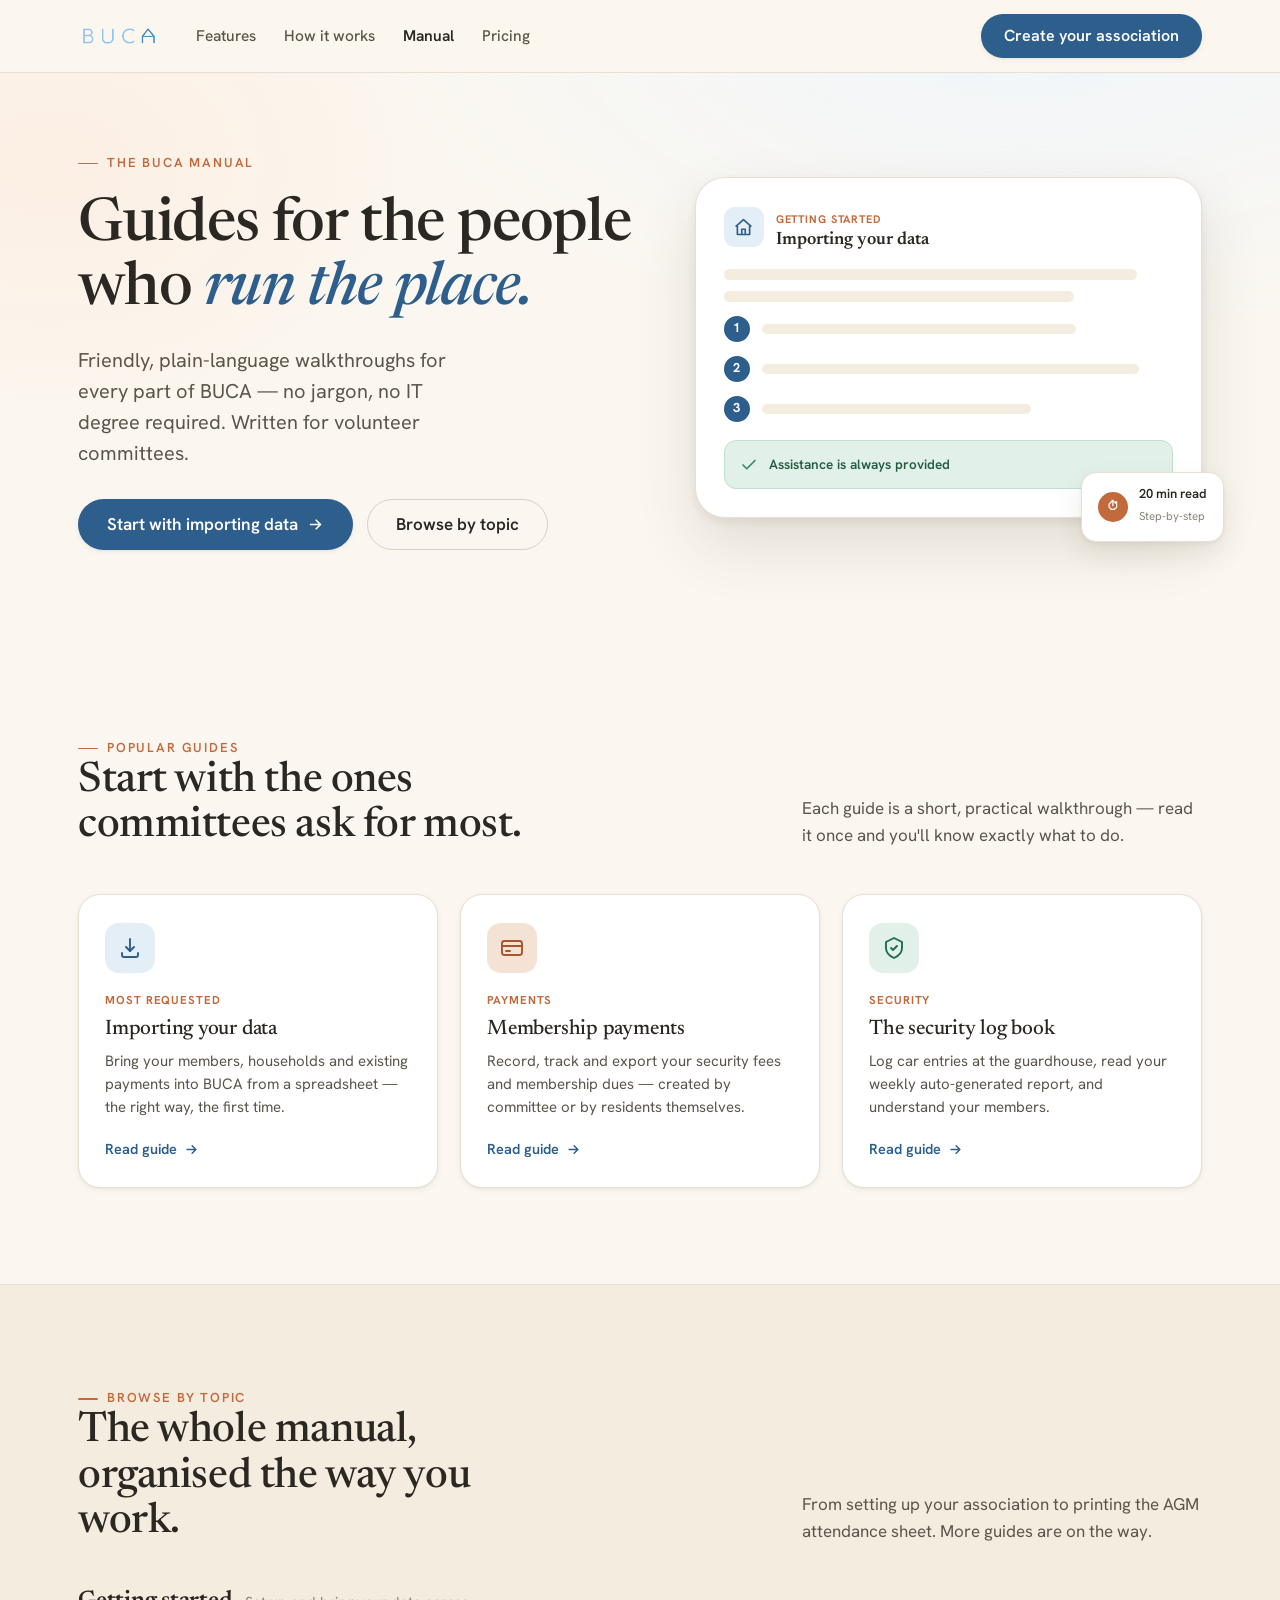
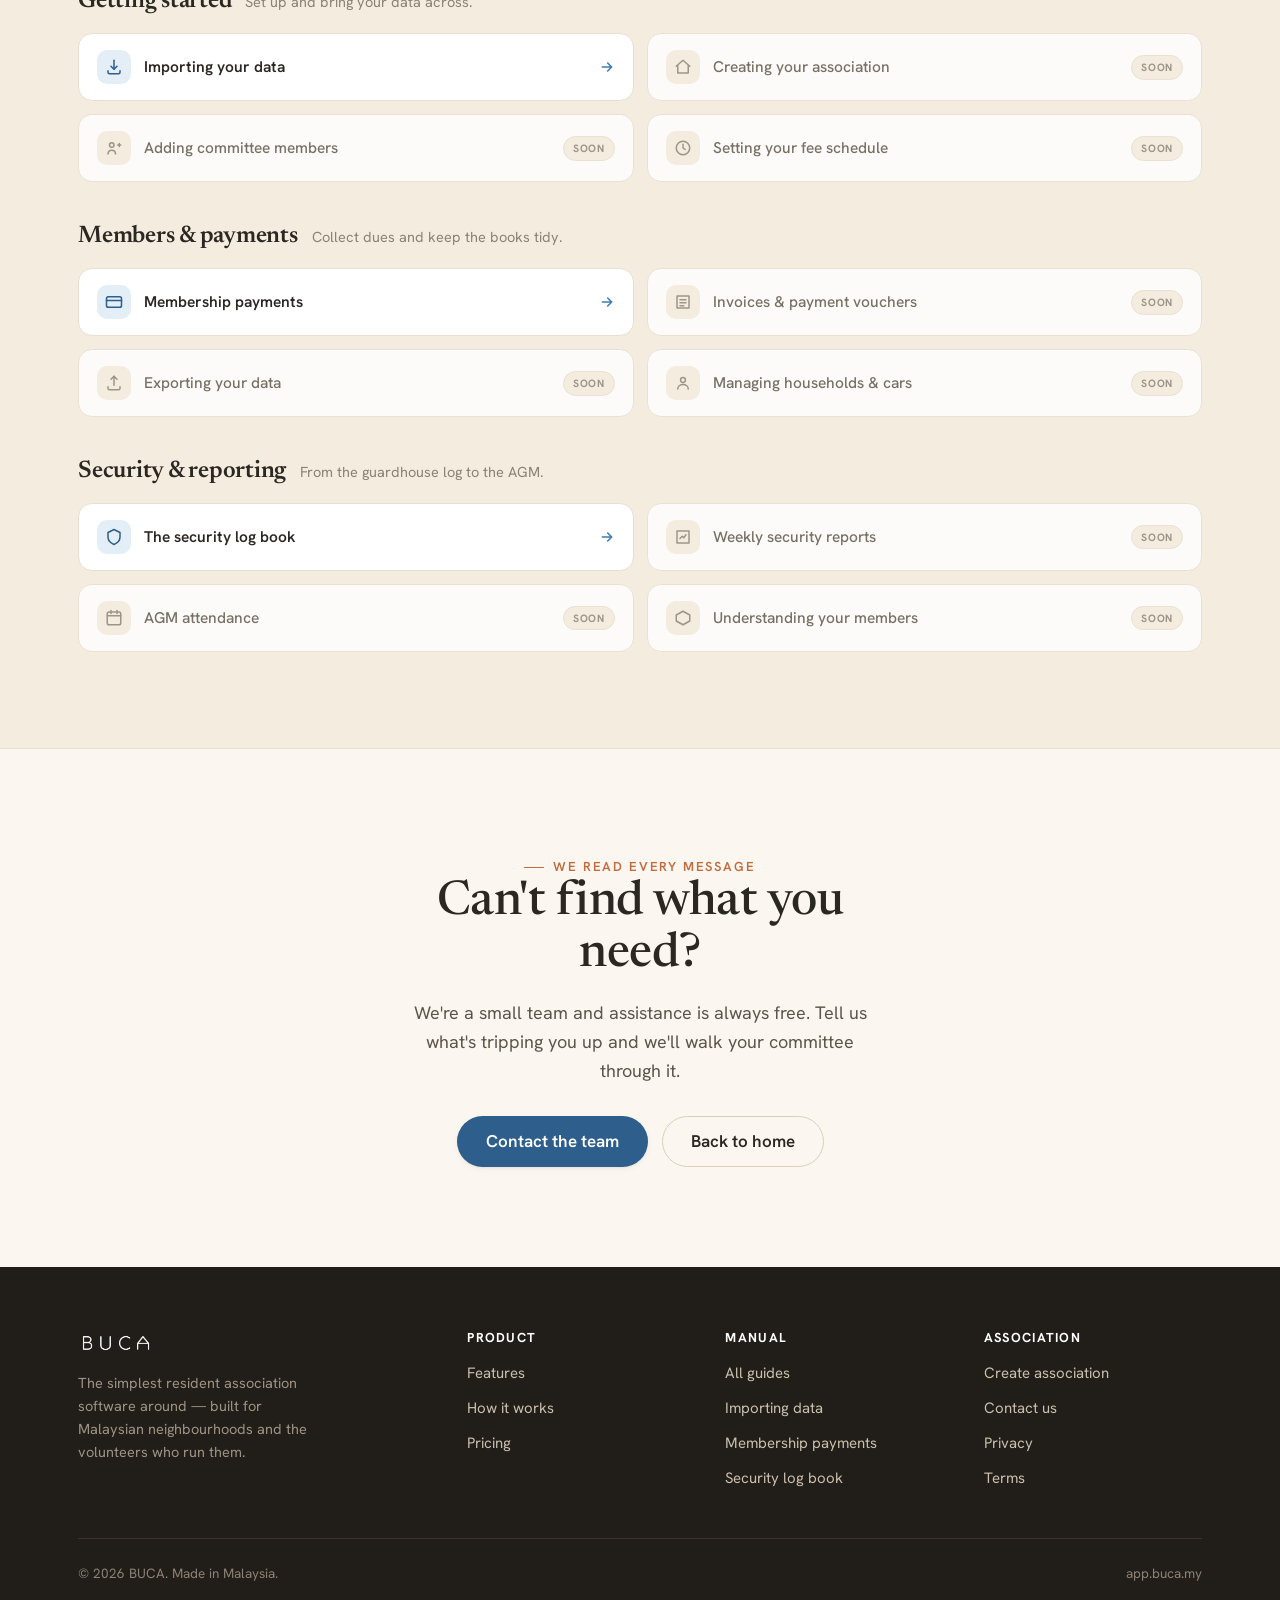
==== manual/index.html @ d9befbfa "Added gitignore and files" ====
<!DOCTYPE html>
<html lang="en">
<head>
<meta charset="UTF-8">
<meta name="viewport" content="width=device-width, initial-scale=1.0">
<meta name="color-scheme" content="light">
<title>BUCA Manual — guides for your committee</title>
<meta name="description" content="Plain-language, step-by-step guides for running your resident association on BUCA.">
<link rel="stylesheet" href="../assets/buca.css">
<script>document.documentElement.className += ' js-anim';</script>
<style>
/* ============ HERO (mirrors homepage hero) ============ */
.hero{
  position:relative;overflow:hidden;padding:72px 0 84px;
  background:
    radial-gradient(1100px 540px at 80% -10%, var(--brand-tint) 0%, rgba(241,246,251,0) 60%),
    radial-gradient(720px 500px at 4% 16%, #FCEFE4 0%, rgba(252,239,228,0) 58%);
}
.hero .wrap{position:relative;z-index:1;display:grid;grid-template-columns:1.05fr .95fr;gap:56px;align-items:center;}
.hero h1{font-size:clamp(36px,4.8vw,60px);letter-spacing:-.02em;margin:20px 0 0;}
.hero h1 .accent{font-style:italic;color:var(--brand-deep);}
.hero .lede{font-size:20px;color:var(--ink-soft);margin-top:22px;max-width:36ch;line-height:1.55;}
.hero-cta{display:flex;gap:14px;margin-top:30px;flex-wrap:wrap;}

/* hero visual — an open guide */
.gviz{position:relative;}
.gviz-card{background:var(--card);border:1px solid var(--line);border-radius:var(--r-xl);box-shadow:var(--sh-lg);padding:26px 28px 28px;position:relative;z-index:2;}
.gviz-top{display:flex;align-items:center;gap:12px;margin-bottom:18px;}
.gviz-roof{width:40px;height:40px;border-radius:11px;background:var(--brand-soft);display:grid;place-items:center;color:var(--brand-deep);flex:none;}
.gviz-top .k{font-size:11px;font-weight:700;letter-spacing:.08em;text-transform:uppercase;color:var(--clay);}
.gviz-top b{font-family:var(--serif);font-weight:600;font-size:18px;display:block;line-height:1.1;}
.gviz-title{font-family:var(--serif);font-size:26px;font-weight:600;line-height:1.1;margin-bottom:14px;}
.gviz-line{height:11px;border-radius:6px;background:var(--paper-2);margin:11px 0;}
.gviz-step{display:flex;align-items:center;gap:12px;margin:14px 0;}
.gviz-step .n{width:26px;height:26px;border-radius:50%;background:var(--brand-deep);color:#fff;font-size:13px;font-weight:700;display:grid;place-items:center;flex:none;}
.gviz-step .b{height:10px;border-radius:5px;background:var(--paper-2);flex:1;}
.gviz-callout{margin-top:18px;display:flex;gap:11px;align-items:center;background:var(--green-soft);border:1px solid #bfe0cf;border-radius:12px;padding:13px 15px;}
.gviz-callout svg{color:#2e8b63;flex:none;}
.gviz-callout span{font-size:13.5px;font-weight:600;color:#205c42;}
.gviz-float{position:absolute;right:-22px;bottom:-24px;z-index:3;white-space:nowrap;background:var(--card);border:1px solid var(--line);border-radius:15px;box-shadow:var(--sh-md);padding:13px 16px;display:flex;align-items:center;gap:11px;}
.gviz-float .av{width:30px;height:30px;border-radius:50%;background:var(--clay);color:#fff;font-weight:700;font-size:12px;display:grid;place-items:center;}
.gviz-float b{font-size:13px;font-weight:600;display:block;line-height:1.2;}
.gviz-float span{font-size:11.5px;color:var(--ink-faint);}

/* section heads */
.sec-head{display:flex;justify-content:space-between;align-items:flex-end;gap:30px;margin-bottom:44px;flex-wrap:wrap;}
.sec-head h2{font-size:clamp(28px,3.4vw,42px);max-width:18ch;}
.sec-head p{color:var(--ink-soft);max-width:40ch;font-size:17px;}

/* featured guides */
.feat-guides{display:grid;grid-template-columns:repeat(3,1fr);gap:22px;}
.gcard{display:flex;flex-direction:column;background:var(--card);border:1px solid var(--line);border-radius:var(--r-lg);padding:28px 26px 26px;box-shadow:var(--sh-sm);transition:transform .2s ease, box-shadow .2s ease, border-color .2s ease;}
.gcard:hover{transform:translateY(-4px);box-shadow:var(--sh-md);border-color:var(--line-strong);}
.gcard .ic{width:50px;height:50px;border-radius:14px;display:grid;place-items:center;margin-bottom:18px;background:var(--brand-soft);color:var(--brand-deep);}
.gcard:nth-child(2) .ic{background:var(--clay-soft);color:var(--clay-deep);}
.gcard:nth-child(3) .ic{background:var(--green-soft);color:#1d6e4c;}
.gcard .k{font-size:11.5px;font-weight:700;letter-spacing:.08em;text-transform:uppercase;color:var(--clay);}
.gcard h3{font-size:21px;margin:10px 0 8px;}
.gcard p{font-size:15px;color:var(--ink-soft);line-height:1.55;flex:1;}
.gcard .go{margin-top:18px;display:inline-flex;align-items:center;gap:7px;font-weight:600;font-size:14.5px;color:var(--brand-deep);}
.gcard:hover .go{gap:11px;}

/* browse by topic (sand band) */
.topics-band{background:var(--paper-2);border-top:1px solid var(--line);border-bottom:1px solid var(--line);}
.cat{margin-top:42px;}
.cat:first-of-type{margin-top:0;}
.cat .ch{display:flex;align-items:baseline;gap:14px;margin-bottom:18px;}
.cat h3{font-family:var(--serif);font-size:24px;font-weight:600;}
.cat .csub{font-size:14.5px;color:var(--ink-faint);}
.topics{display:grid;grid-template-columns:repeat(2,1fr);gap:13px;}
.topic{display:flex;align-items:center;gap:13px;background:var(--card);border:1px solid var(--line);border-radius:14px;padding:16px 18px;transition:transform .15s ease, box-shadow .15s ease, border-color .15s ease;}
a.topic:hover{transform:translateX(4px);box-shadow:var(--sh-sm);border-color:var(--line-strong);}
.topic .ti{width:34px;height:34px;border-radius:10px;background:var(--brand-soft);color:var(--brand-deep);display:grid;place-items:center;flex:none;}
.topic.soon .ti{background:var(--paper-2);color:var(--ink-faint);}
.topic .tt{flex:1;font-weight:600;font-size:15.5px;color:var(--ink);}
.topic.soon{opacity:.82;}
.topic.soon .tt{color:var(--ink-soft);font-weight:500;}
.topic .arr{color:var(--brand);flex:none;}
.soon-pill{font-size:10.5px;font-weight:700;letter-spacing:.06em;text-transform:uppercase;color:var(--ink-faint);background:var(--paper-2);border:1px solid var(--line);padding:3px 9px;border-radius:999px;}

/* CTA band */
.cta{text-align:center;padding:100px 0;background:var(--paper);}
.cta h2{font-size:clamp(30px,3.8vw,48px);max-width:18ch;margin:0 auto;}
.cta p{color:var(--ink-soft);font-size:18px;margin:18px auto 0;max-width:46ch;}
.cta .hero-cta{justify-content:center;margin-top:30px;}

@media (max-width:900px){
  .hero .wrap{grid-template-columns:1fr;gap:54px;}
  .feat-guides{grid-template-columns:1fr;}
  .topics{grid-template-columns:1fr;}
}
</style>
</head>
<body>

<!-- ============ HEADER ============ -->
<header class="site-head">
  <div class="wrap">
    <!-- LOGO: replace ../assets/buca-logo.png with your own logo file -->
    <a class="brand-link" href="../index.html" aria-label="BUCA home"><img src="../assets/buca-logo.png" alt="BUCA"></a>
    <nav class="nav">
      <a href="../index.html#features">Features</a>
      <a href="../index.html#how">How it works</a>
      <a href="index.html" style="color:var(--ink);font-weight:600;">Manual</a>
      <a href="../index.html#free">Pricing</a>
    </nav>
    <div class="head-cta">
      <a class="btn btn-primary" href="#">Create your association</a>
    </div>
  </div>
</header>

<!-- ============ HERO ============ -->
<section class="hero">
  <div class="wrap">
    <div>
      <span class="eyebrow">The BUCA manual</span>
      <h1>Guides for the people who <span class="accent">run the place.</span></h1>
      <p class="lede">Friendly, plain-language walkthroughs for every part of BUCA — no jargon, no IT degree required. Written for volunteer committees.</p>
      <div class="hero-cta">
        <a class="btn btn-primary btn-lg" href="importing-data.html">Start with importing data <svg class="arr" width="17" height="17" viewBox="0 0 24 24" fill="none" stroke="currentColor" stroke-width="2.4" stroke-linecap="round" stroke-linejoin="round"><path d="M5 12h14M13 6l6 6-6 6"/></svg></a>
        <a class="btn btn-ghost btn-lg" href="#topics">Browse by topic</a>
      </div>
    </div>

    <!-- hero visual: an open guide -->
    <div class="gviz reveal">
      <div class="gviz-card">
        <div class="gviz-top">
          <div class="gviz-roof"><svg width="21" height="21" viewBox="0 0 24 24" fill="none" stroke="currentColor" stroke-width="1.9" stroke-linejoin="round"><path d="M3 11 12 3l9 8"/><path d="M5 10v10h14V10"/><path d="M10 20v-6h4v6"/></svg></div>
          <div><span class="k">Getting started</span><b>Importing your data</b></div>
        </div>
        <div class="gviz-line" style="width:92%"></div>
        <div class="gviz-line" style="width:78%"></div>
        <div class="gviz-step"><span class="n">1</span><span class="b" style="max-width:70%"></span></div>
        <div class="gviz-step"><span class="n">2</span><span class="b" style="max-width:84%"></span></div>
        <div class="gviz-step"><span class="n">3</span><span class="b" style="max-width:60%"></span></div>
        <div class="gviz-callout">
          <svg width="18" height="18" viewBox="0 0 24 24" fill="none" stroke="currentColor" stroke-width="2.2" stroke-linecap="round" stroke-linejoin="round"><path d="M20 6 9 17l-5-5"/></svg>
          <span>Assistance is always provided</span>
        </div>
      </div>
      <div class="gviz-float">
        <div class="av">⏱</div>
        <div><b>20 min read</b><span>Step-by-step</span></div>
      </div>
    </div>
  </div>
</section>

<!-- ============ POPULAR GUIDES ============ -->
<section class="section">
  <div class="wrap">
    <div class="sec-head reveal">
      <div>
        <span class="eyebrow">Popular guides</span>
        <h2>Start with the ones committees ask for most.</h2>
      </div>
      <p>Each guide is a short, practical walkthrough — read it once and you'll know exactly what to do.</p>
    </div>
    <div class="feat-guides">
      <a class="gcard reveal" href="importing-data.html">
        <div class="ic"><svg width="24" height="24" viewBox="0 0 24 24" fill="none" stroke="currentColor" stroke-width="1.9" stroke-linecap="round" stroke-linejoin="round"><path d="M12 3v12"/><path d="m8 11 4 4 4-4"/><path d="M4 17v2a2 2 0 0 0 2 2h12a2 2 0 0 0 2-2v-2"/></svg></div>
        <div class="k">Most requested</div>
        <h3>Importing your data</h3>
        <p>Bring your members, households and existing payments into BUCA from a spreadsheet — the right way, the first time.</p>
        <span class="go">Read guide <svg width="15" height="15" viewBox="0 0 24 24" fill="none" stroke="currentColor" stroke-width="2.4" stroke-linecap="round" stroke-linejoin="round"><path d="M5 12h14M13 6l6 6-6 6"/></svg></span>
      </a>
      <a class="gcard reveal" href="membership-payments.html">
        <div class="ic"><svg width="24" height="24" viewBox="0 0 24 24" fill="none" stroke="currentColor" stroke-width="1.9" stroke-linecap="round" stroke-linejoin="round"><rect x="2" y="5" width="20" height="14" rx="2.5"/><path d="M2 10h20"/><path d="M6 15h4"/></svg></div>
        <div class="k">Payments</div>
        <h3>Membership payments</h3>
        <p>Record, track and export your security fees and membership dues — created by committee or by residents themselves.</p>
        <span class="go">Read guide <svg width="15" height="15" viewBox="0 0 24 24" fill="none" stroke="currentColor" stroke-width="2.4" stroke-linecap="round" stroke-linejoin="round"><path d="M5 12h14M13 6l6 6-6 6"/></svg></span>
      </a>
      <a class="gcard reveal" href="security-log-book.html">
        <div class="ic"><svg width="24" height="24" viewBox="0 0 24 24" fill="none" stroke="currentColor" stroke-width="1.9" stroke-linecap="round" stroke-linejoin="round"><path d="M12 2 4 6v6c0 5 3.5 8 8 10 4.5-2 8-5 8-10V6z"/><path d="m9 12 2 2 4-4"/></svg></div>
        <div class="k">Security</div>
        <h3>The security log book</h3>
        <p>Log car entries at the guardhouse, read your weekly auto-generated report, and understand your members.</p>
        <span class="go">Read guide <svg width="15" height="15" viewBox="0 0 24 24" fill="none" stroke="currentColor" stroke-width="2.4" stroke-linecap="round" stroke-linejoin="round"><path d="M5 12h14M13 6l6 6-6 6"/></svg></span>
      </a>
    </div>
  </div>
</section>

<!-- ============ BROWSE BY TOPIC (sand band) ============ -->
<section class="section topics-band" id="topics">
  <div class="wrap">
    <div class="sec-head reveal">
      <div>
        <span class="eyebrow">Browse by topic</span>
        <h2>The whole manual, organised the way you work.</h2>
      </div>
      <p>From setting up your association to printing the AGM attendance sheet. More guides are on the way.</p>
    </div>

    <div class="cat reveal">
      <div class="ch"><h3>Getting started</h3><span class="csub">Set up and bring your data across.</span></div>
      <div class="topics">
        <a class="topic" href="importing-data.html"><span class="ti"><svg width="18" height="18" viewBox="0 0 24 24" fill="none" stroke="currentColor" stroke-width="2" stroke-linecap="round" stroke-linejoin="round"><path d="M12 3v12"/><path d="m8 11 4 4 4-4"/><path d="M4 17v2a2 2 0 0 0 2 2h12a2 2 0 0 0 2-2v-2"/></svg></span><span class="tt">Importing your data</span><svg class="arr" width="16" height="16" viewBox="0 0 24 24" fill="none" stroke="currentColor" stroke-width="2.4" stroke-linecap="round" stroke-linejoin="round"><path d="M5 12h14M13 6l6 6-6 6"/></svg></a>
        <div class="topic soon"><span class="ti"><svg width="18" height="18" viewBox="0 0 24 24" fill="none" stroke="currentColor" stroke-width="2" stroke-linecap="round" stroke-linejoin="round"><path d="M3 11 12 3l9 8"/><path d="M5 10v10h14V10"/></svg></span><span class="tt">Creating your association</span><span class="soon-pill">Soon</span></div>
        <div class="topic soon"><span class="ti"><svg width="18" height="18" viewBox="0 0 24 24" fill="none" stroke="currentColor" stroke-width="2" stroke-linecap="round" stroke-linejoin="round"><circle cx="9" cy="8" r="3"/><path d="M4 20c0-3 2.2-5 5-5s5 2 5 5"/><path d="M17 8h4M19 6v4"/></svg></span><span class="tt">Adding committee members</span><span class="soon-pill">Soon</span></div>
        <div class="topic soon"><span class="ti"><svg width="18" height="18" viewBox="0 0 24 24" fill="none" stroke="currentColor" stroke-width="2" stroke-linecap="round" stroke-linejoin="round"><circle cx="12" cy="12" r="9"/><path d="M12 7v5l3 2"/></svg></span><span class="tt">Setting your fee schedule</span><span class="soon-pill">Soon</span></div>
      </div>
    </div>

    <div class="cat reveal">
      <div class="ch"><h3>Members &amp; payments</h3><span class="csub">Collect dues and keep the books tidy.</span></div>
      <div class="topics">
        <a class="topic" href="membership-payments.html"><span class="ti"><svg width="18" height="18" viewBox="0 0 24 24" fill="none" stroke="currentColor" stroke-width="2" stroke-linecap="round" stroke-linejoin="round"><rect x="2" y="5" width="20" height="14" rx="2.5"/><path d="M2 10h20"/></svg></span><span class="tt">Membership payments</span><svg class="arr" width="16" height="16" viewBox="0 0 24 24" fill="none" stroke="currentColor" stroke-width="2.4" stroke-linecap="round" stroke-linejoin="round"><path d="M5 12h14M13 6l6 6-6 6"/></svg></a>
        <div class="topic soon"><span class="ti"><svg width="18" height="18" viewBox="0 0 24 24" fill="none" stroke="currentColor" stroke-width="2" stroke-linecap="round" stroke-linejoin="round"><path d="M4 4h16v16H4z"/><path d="M8 9h8M8 13h8M8 17h5"/></svg></span><span class="tt">Invoices &amp; payment vouchers</span><span class="soon-pill">Soon</span></div>
        <div class="topic soon"><span class="ti"><svg width="18" height="18" viewBox="0 0 24 24" fill="none" stroke="currentColor" stroke-width="2" stroke-linecap="round" stroke-linejoin="round"><path d="M12 3v12"/><path d="m8 7 4-4 4 4"/><path d="M4 17v2a2 2 0 0 0 2 2h12a2 2 0 0 0 2-2v-2"/></svg></span><span class="tt">Exporting your data</span><span class="soon-pill">Soon</span></div>
        <div class="topic soon"><span class="ti"><svg width="18" height="18" viewBox="0 0 24 24" fill="none" stroke="currentColor" stroke-width="2" stroke-linecap="round" stroke-linejoin="round"><circle cx="12" cy="8" r="3.2"/><path d="M5 20c0-3.5 3.1-6 7-6s7 2.5 7 6"/></svg></span><span class="tt">Managing households &amp; cars</span><span class="soon-pill">Soon</span></div>
      </div>
    </div>

    <div class="cat reveal">
      <div class="ch"><h3>Security &amp; reporting</h3><span class="csub">From the guardhouse log to the AGM.</span></div>
      <div class="topics">
        <a class="topic" href="security-log-book.html"><span class="ti"><svg width="18" height="18" viewBox="0 0 24 24" fill="none" stroke="currentColor" stroke-width="2" stroke-linecap="round" stroke-linejoin="round"><path d="M12 2 4 6v6c0 5 3.5 8 8 10 4.5-2 8-5 8-10V6z"/></svg></span><span class="tt">The security log book</span><svg class="arr" width="16" height="16" viewBox="0 0 24 24" fill="none" stroke="currentColor" stroke-width="2.4" stroke-linecap="round" stroke-linejoin="round"><path d="M5 12h14M13 6l6 6-6 6"/></svg></a>
        <div class="topic soon"><span class="ti"><svg width="18" height="18" viewBox="0 0 24 24" fill="none" stroke="currentColor" stroke-width="2" stroke-linecap="round" stroke-linejoin="round"><path d="M4 4h16v16H4z"/><path d="M8 14l3-3 2 2 3-4"/></svg></span><span class="tt">Weekly security reports</span><span class="soon-pill">Soon</span></div>
        <div class="topic soon"><span class="ti"><svg width="18" height="18" viewBox="0 0 24 24" fill="none" stroke="currentColor" stroke-width="2" stroke-linecap="round" stroke-linejoin="round"><rect x="3" y="4" width="18" height="17" rx="2.5"/><path d="M3 9h18M8 2v4M16 2v4"/></svg></span><span class="tt">AGM attendance</span><span class="soon-pill">Soon</span></div>
        <div class="topic soon"><span class="ti"><svg width="18" height="18" viewBox="0 0 24 24" fill="none" stroke="currentColor" stroke-width="2" stroke-linecap="round" stroke-linejoin="round"><path d="M12 3l9 5v8l-9 5-9-5V8z"/></svg></span><span class="tt">Understanding your members</span><span class="soon-pill">Soon</span></div>
      </div>
    </div>
  </div>
</section>

<!-- ============ CTA BAND ============ -->
<section class="cta">
  <div class="wrap-narrow reveal">
    <span class="eyebrow" style="justify-content:center;">We read every message</span>
    <h2>Can't find what you need?</h2>
    <p>We're a small team and assistance is always free. Tell us what's tripping you up and we'll walk your committee through it.</p>
    <div class="hero-cta">
      <a class="btn btn-primary btn-lg" href="#">Contact the team</a>
      <a class="btn btn-ghost btn-lg" href="../index.html">Back to home</a>
    </div>
  </div>
</section>

<!-- ============ FOOTER ============ -->
<footer class="site-foot">
  <div class="wrap">
    <div class="foot-grid">
      <div class="foot-brand">
        <!-- LOGO: replace ../assets/buca-logo.png with your own logo file -->
        <img src="../assets/buca-logo.png" alt="BUCA">
        <p>The simplest resident association software around — built for Malaysian neighbourhoods and the volunteers who run them.</p>
      </div>
      <div>
        <h4>Product</h4>
        <div class="foot-links">
          <a href="../index.html#features">Features</a>
          <a href="../index.html#how">How it works</a>
          <a href="../index.html#free">Pricing</a>
        </div>
      </div>
      <div>
        <h4>Manual</h4>
        <div class="foot-links">
          <a href="index.html">All guides</a>
          <a href="importing-data.html">Importing data</a>
          <a href="membership-payments.html">Membership payments</a>
          <a href="security-log-book.html">Security log book</a>
        </div>
      </div>
      <div>
        <h4>Association</h4>
        <div class="foot-links">
          <a href="#">Create association</a>
          <a href="#">Contact us</a>
          <a href="#">Privacy</a>
          <a href="#">Terms</a>
        </div>
      </div>
    </div>
    <div class="foot-bottom">
      <span>© 2026 BUCA. Made in Malaysia.</span>
      <span>app.buca.my</span>
    </div>
  </div>
</footer>

<script>
  (function(){
    var els = document.querySelectorAll('.reveal');
    if(!('IntersectionObserver' in window)){els.forEach(function(e){e.classList.add('in');});return;}
    var io = new IntersectionObserver(function(entries){
      entries.forEach(function(en){ if(en.isIntersecting){ en.target.classList.add('in'); io.unobserve(en.target);} });
    },{threshold:.12, rootMargin:'0px 0px -8% 0px'});
    els.forEach(function(e){io.observe(e);});
    setTimeout(function(){ els.forEach(function(e){ e.classList.add('in'); }); }, 1500);
  })();
</script>
</body>
</html>
---- assets/buca.css ----
/* ============================================================
   BUCA — shared styles
   Warm & community aesthetic · house/roof motif · trust blue
   ============================================================ */

@import url('https://fonts.googleapis.com/css2?family=Newsreader:ital,opsz,wght@0,6..72,400;0,6..72,500;0,6..72,600;1,6..72,400;1,6..72,500&family=Hanken+Grotesk:wght@400;500;600;700&display=swap');

:root{
  /* surfaces */
  --paper:#FBF7F0;
  --paper-2:#F4ECDF;
  --sand:#EFE4D2;
  --card:#FFFFFF;
  --card-tint:#FCF6EC;

  /* ink */
  --ink:#2B2723;
  --ink-soft:#5C554B;
  --ink-faint:#8B8276;

  /* lines */
  --line:#E8DFD0;
  --line-strong:#DACFBA;

  /* brand */
  --brand:#3E7CB1;        /* logo blue */
  --brand-deep:#2D5E8C;   /* button / hover */
  --brand-soft:#E4EEF6;
  --brand-tint:#F1F6FB;

  /* accents */
  --clay:#C36A3D;
  --clay-deep:#A9542C;
  --clay-soft:#F4E2D5;
  --green:#2E8B63;
  --green-soft:#E1F0E8;

  /* type */
  --serif:'Newsreader', Georgia, 'Times New Roman', serif;
  --sans:'Hanken Grotesk', system-ui, -apple-system, sans-serif;

  /* shape */
  --r-sm:8px;
  --r-md:14px;
  --r-lg:22px;
  --r-xl:30px;

  /* shadow — warm, soft */
  --sh-sm:0 1px 2px rgba(60,45,25,.06), 0 2px 6px rgba(60,45,25,.05);
  --sh-md:0 2px 4px rgba(60,45,25,.05), 0 12px 28px rgba(60,45,25,.09);
  --sh-lg:0 4px 10px rgba(60,45,25,.07), 0 28px 60px rgba(60,45,25,.13);

  --maxw:1180px;
}

*{box-sizing:border-box;}
html{scroll-behavior:smooth;-webkit-text-size-adjust:100%;}
body{
  margin:0;
  font-family:var(--sans);
  color:var(--ink);
  background:var(--paper);
  font-size:17px;
  line-height:1.6;
  -webkit-font-smoothing:antialiased;
  text-rendering:optimizeLegibility;
}
img{max-width:100%;display:block;}
a{color:var(--brand-deep);text-decoration:none;}
a:hover{color:var(--clay-deep);}
h1,h2,h3,h4{font-family:var(--serif);font-weight:500;line-height:1.08;letter-spacing:-.01em;margin:0;color:var(--ink);}
p{margin:0;}
::selection{background:var(--clay-soft);color:var(--clay-deep);}

/* layout helpers */
.wrap{max-width:var(--maxw);margin:0 auto;padding:0 28px;}
.wrap-narrow{max-width:880px;margin:0 auto;padding:0 28px;}
.section{padding:96px 0;}
.eyebrow{
  font-family:var(--sans);
  font-weight:600;font-size:13px;letter-spacing:.14em;text-transform:uppercase;
  color:var(--clay);display:inline-flex;align-items:center;gap:9px;
}
.eyebrow::before{
  content:"";width:20px;height:1.5px;background:var(--clay);display:inline-block;border-radius:2px;
}

/* ---------- buttons ---------- */
.btn{
  display:inline-flex;align-items:center;gap:9px;
  font-family:var(--sans);font-weight:600;font-size:16px;
  padding:13px 22px;border-radius:999px;cursor:pointer;border:1.5px solid transparent;
  transition:transform .16s ease, box-shadow .16s ease, background .16s ease, color .16s ease;
  line-height:1;white-space:nowrap;
}
.btn:active{transform:translateY(1px);}
.btn-primary{background:var(--brand-deep);color:#fff;box-shadow:var(--sh-sm);}
.btn-primary:hover{background:#27527c;color:#fff;box-shadow:var(--sh-md);transform:translateY(-1px);}
.btn-ghost{background:transparent;color:var(--ink);border-color:var(--line-strong);}
.btn-ghost:hover{color:var(--ink);border-color:var(--ink-faint);background:rgba(255,255,255,.5);}
.btn-clay{background:var(--clay);color:#fff;box-shadow:var(--sh-sm);}
.btn-clay:hover{background:var(--clay-deep);color:#fff;transform:translateY(-1px);box-shadow:var(--sh-md);}
.btn-lg{padding:16px 28px;font-size:17px;}
.btn .arr{transition:transform .18s ease;}
.btn:hover .arr{transform:translateX(3px);}

/* ---------- pills / badges ---------- */
.pill{
  display:inline-flex;align-items:center;gap:7px;white-space:nowrap;
  font-weight:600;font-size:13.5px;padding:6px 13px;border-radius:999px;
  background:var(--card);border:1px solid var(--line);color:var(--ink-soft);
}
.pill-free{background:var(--green-soft);border-color:#bfe0cf;color:#1d6e4c;}
.pill-blue{background:var(--brand-soft);border-color:#c6dcee;color:var(--brand-deep);}

/* ---------- header ---------- */
.site-head{
  position:sticky;top:0;z-index:50;
  background:rgba(251,247,240,.82);
  backdrop-filter:saturate(140%) blur(12px);
  border-bottom:1px solid var(--line);
}
.site-head .wrap{display:flex;align-items:center;gap:28px;height:72px;}
.brand-link{display:flex;align-items:center;gap:10px;}
.brand-link img{height:26px;width:auto;}
.nav{display:flex;align-items:center;gap:28px;margin-left:8px;}
.nav a{font-family:var(--sans);font-weight:500;font-size:15.5px;color:var(--ink-soft);}
.nav a:hover{color:var(--ink);}
.head-cta{margin-left:auto;display:flex;align-items:center;gap:14px;}

/* ---------- footer ---------- */
.site-foot{background:#211D18;color:#cabfae;padding:64px 0 38px;}
.site-foot a{color:#cabfae;}
.site-foot a:hover{color:#fff;}
.foot-grid{display:grid;grid-template-columns:1.6fr 1fr 1fr 1fr;gap:40px;}
.foot-grid h4{color:#fff;font-family:var(--sans);font-weight:700;font-size:13px;letter-spacing:.1em;text-transform:uppercase;margin-bottom:16px;}
.foot-links{display:flex;flex-direction:column;gap:11px;font-size:15px;}
.foot-brand img{height:24px;filter:brightness(0) invert(1);opacity:.95;margin-bottom:16px;}
.foot-brand p{color:#9d9384;font-size:14.5px;max-width:30ch;line-height:1.6;}
.foot-bottom{
  margin-top:48px;padding-top:24px;border-top:1px solid #3a342b;
  display:flex;justify-content:space-between;gap:20px;flex-wrap:wrap;
  font-size:13.5px;color:#8b8175;
}

/* ---------- house mark ---------- */
.housemark{display:inline-block;color:var(--brand);}

/* ---------- generic card ---------- */
.card{
  background:var(--card);border:1px solid var(--line);border-radius:var(--r-lg);
  box-shadow:var(--sh-sm);
}

/* ---------- reveal on scroll (progressive enhancement) ---------- */
.reveal{transition:opacity .7s cubic-bezier(.2,.7,.2,1), transform .7s cubic-bezier(.2,.7,.2,1);}
.js-anim .reveal{opacity:0;transform:translateY(18px);}
.js-anim .reveal.in{opacity:1;transform:none;}
@media (prefers-reduced-motion:reduce){
  .reveal{opacity:1 !important;transform:none !important;transition:none;}
  html{scroll-behavior:auto;}
}

/* ---------- responsive base ---------- */
@media (max-width:860px){
  .section{padding:64px 0;}
  .nav{display:none;}
  .foot-grid{grid-template-columns:1fr 1fr;gap:32px;}
  body{font-size:16px;}
}
@media (max-width:520px){
  .wrap,.wrap-narrow{padding:0 20px;}
  .foot-grid{grid-template-columns:1fr;}
}
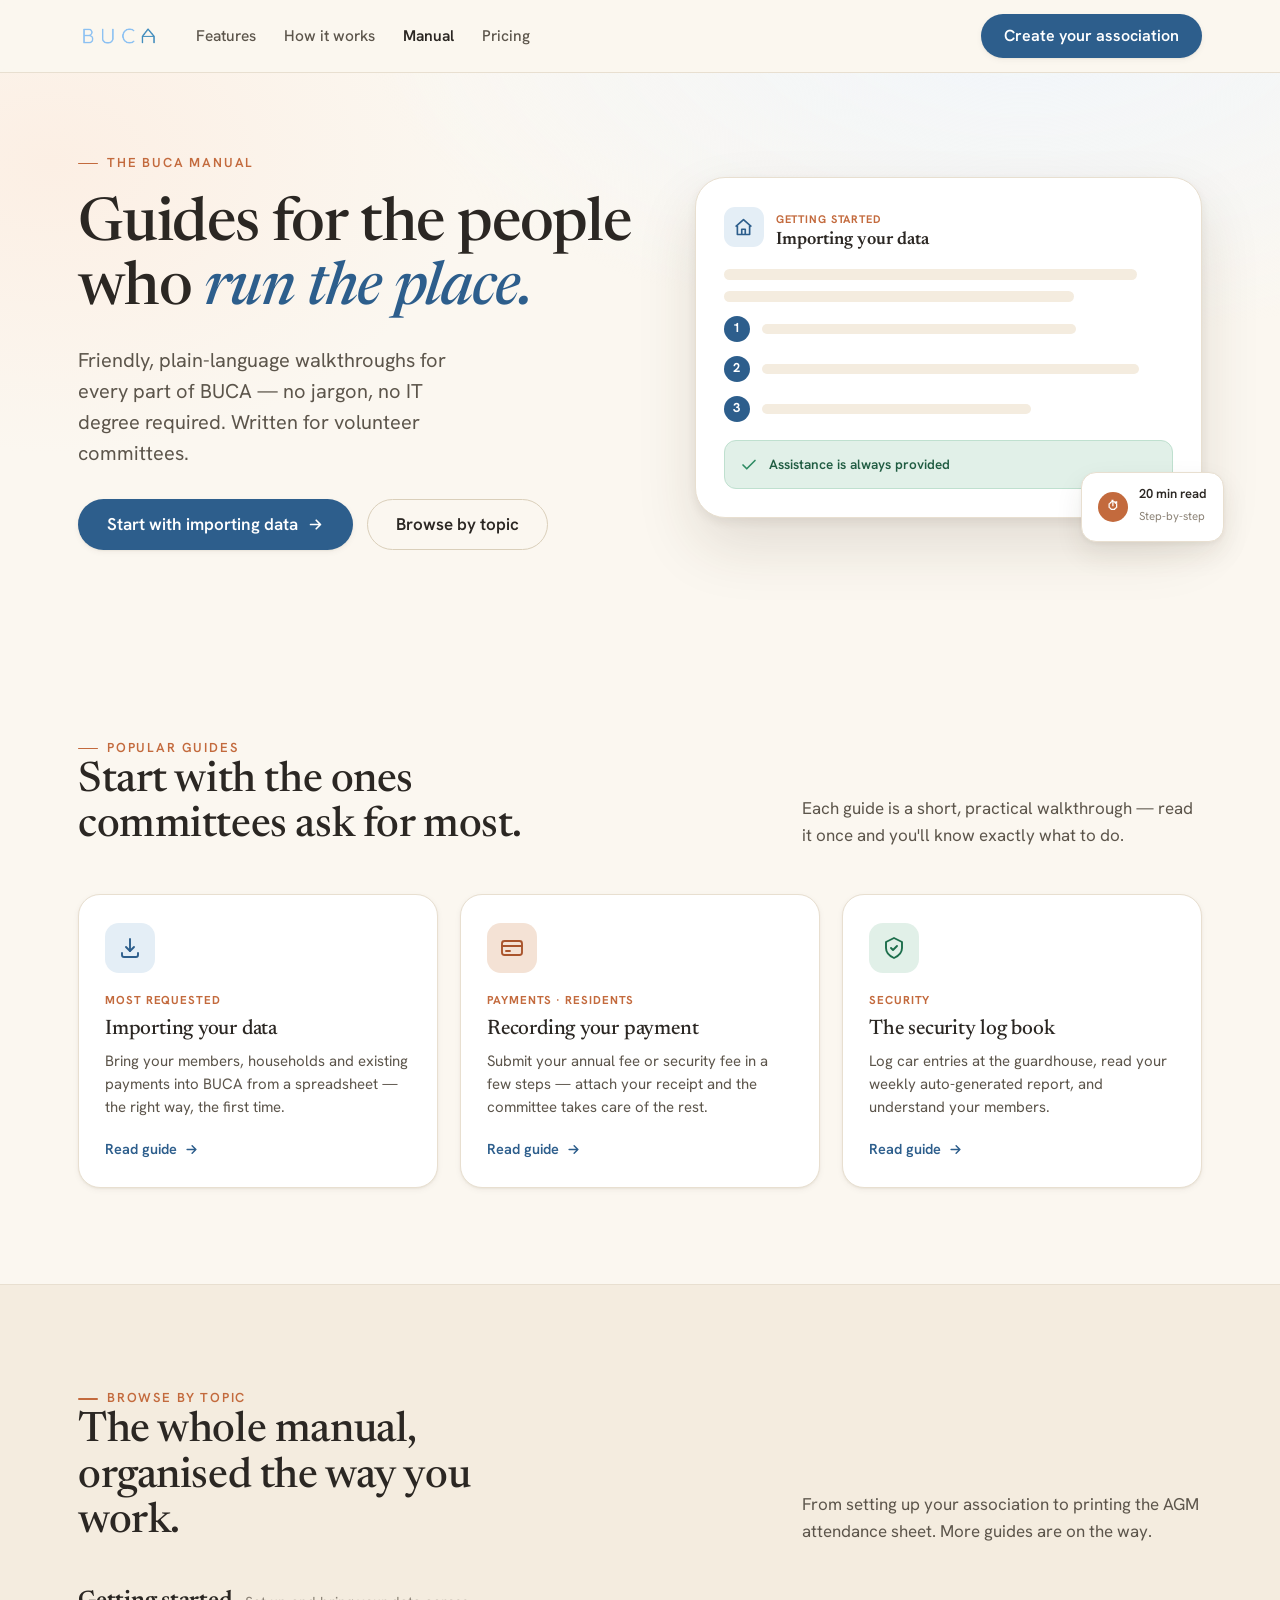
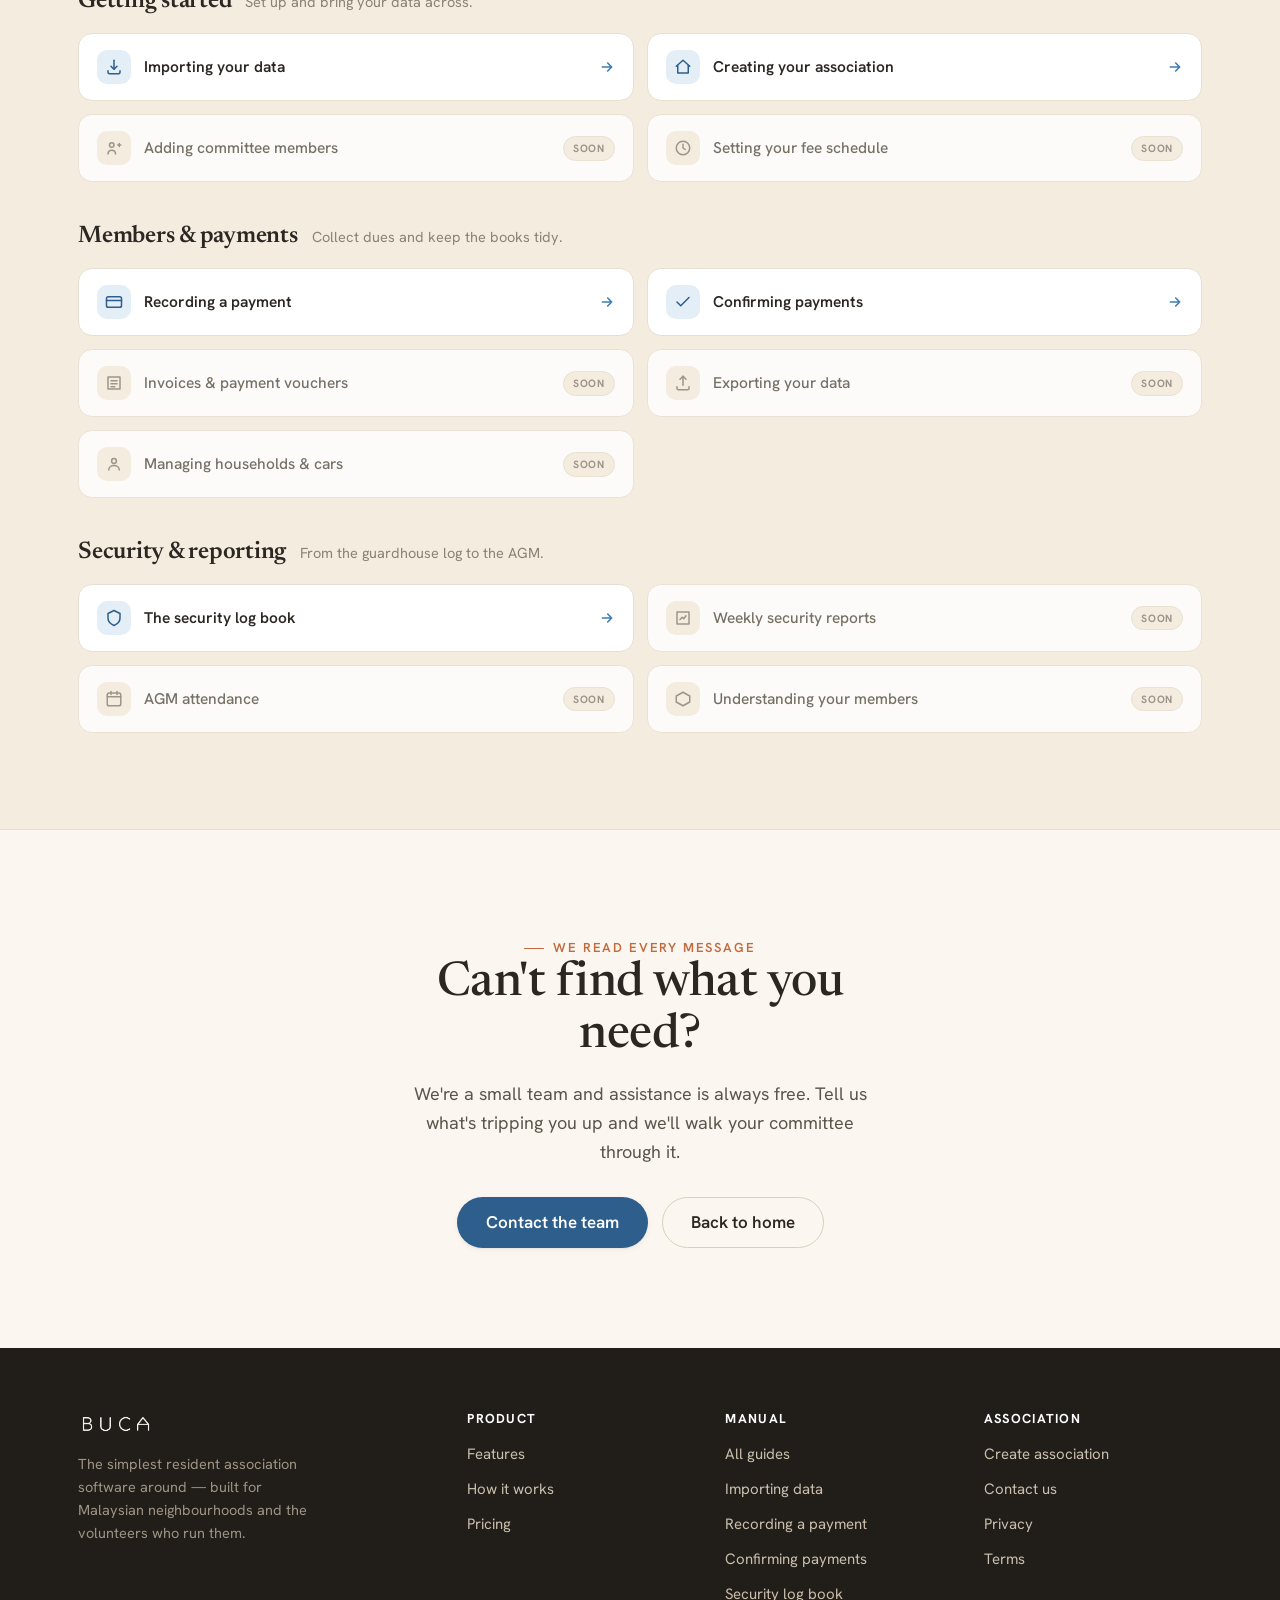
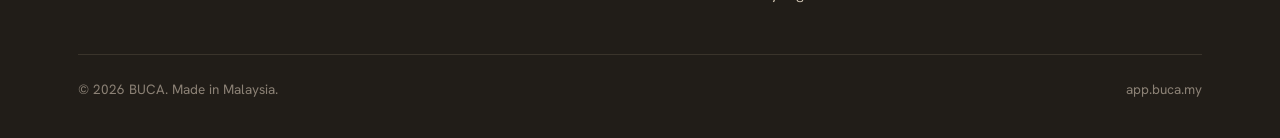
==== commit 3cdaacfb: "Improve on manuals, sitemap, robots and sitemap" ====
--- a/manual/index.html
+++ b/manual/index.html
@@ -6,6 +6,19 @@
 <meta name="color-scheme" content="light">
 <title>BUCA Manual — guides for your committee</title>
 <meta name="description" content="Plain-language, step-by-step guides for running your resident association on BUCA.">
+<link rel="canonical" href="https://buca.my/manual/">
+<link rel="icon" href="/assets/favicon.ico">
+<!-- Open Graph -->
+<meta property="og:type" content="website">
+<meta property="og:url" content="https://buca.my/manual/">
+<meta property="og:title" content="BUCA Manual — guides for your committee">
+<meta property="og:description" content="Plain-language, step-by-step guides for running your resident association on BUCA.">
+<meta property="og:image" content="https://buca.my/assets/og-image.png">
+<!-- Twitter Card -->
+<meta name="twitter:card" content="summary_large_image">
+<meta name="twitter:title" content="BUCA Manual — guides for your committee">
+<meta name="twitter:description" content="Plain-language, step-by-step guides for running your resident association on BUCA.">
+<meta name="twitter:image" content="https://buca.my/assets/og-image.png">
 <link rel="stylesheet" href="../assets/buca.css">
 <script>document.documentElement.className += ' js-anim';</script>
 <style>
@@ -168,9 +181,9 @@
       </a>
       <a class="gcard reveal" href="membership-payments.html">
         <div class="ic"><svg width="24" height="24" viewBox="0 0 24 24" fill="none" stroke="currentColor" stroke-width="1.9" stroke-linecap="round" stroke-linejoin="round"><rect x="2" y="5" width="20" height="14" rx="2.5"/><path d="M2 10h20"/><path d="M6 15h4"/></svg></div>
-        <div class="k">Payments</div>
-        <h3>Membership payments</h3>
-        <p>Record, track and export your security fees and membership dues — created by committee or by residents themselves.</p>
+        <div class="k">Payments · Residents</div>
+        <h3>Recording your payment</h3>
+        <p>Submit your annual fee or security fee in a few steps — attach your receipt and the committee takes care of the rest.</p>
         <span class="go">Read guide <svg width="15" height="15" viewBox="0 0 24 24" fill="none" stroke="currentColor" stroke-width="2.4" stroke-linecap="round" stroke-linejoin="round"><path d="M5 12h14M13 6l6 6-6 6"/></svg></span>
       </a>
       <a class="gcard reveal" href="security-log-book.html">
@@ -199,7 +212,7 @@
       <div class="ch"><h3>Getting started</h3><span class="csub">Set up and bring your data across.</span></div>
       <div class="topics">
         <a class="topic" href="importing-data.html"><span class="ti"><svg width="18" height="18" viewBox="0 0 24 24" fill="none" stroke="currentColor" stroke-width="2" stroke-linecap="round" stroke-linejoin="round"><path d="M12 3v12"/><path d="m8 11 4 4 4-4"/><path d="M4 17v2a2 2 0 0 0 2 2h12a2 2 0 0 0 2-2v-2"/></svg></span><span class="tt">Importing your data</span><svg class="arr" width="16" height="16" viewBox="0 0 24 24" fill="none" stroke="currentColor" stroke-width="2.4" stroke-linecap="round" stroke-linejoin="round"><path d="M5 12h14M13 6l6 6-6 6"/></svg></a>
-        <div class="topic soon"><span class="ti"><svg width="18" height="18" viewBox="0 0 24 24" fill="none" stroke="currentColor" stroke-width="2" stroke-linecap="round" stroke-linejoin="round"><path d="M3 11 12 3l9 8"/><path d="M5 10v10h14V10"/></svg></span><span class="tt">Creating your association</span><span class="soon-pill">Soon</span></div>
+        <a class="topic" href="creating-your-association.html"><span class="ti"><svg width="18" height="18" viewBox="0 0 24 24" fill="none" stroke="currentColor" stroke-width="2" stroke-linecap="round" stroke-linejoin="round"><path d="M3 11 12 3l9 8"/><path d="M5 10v10h14V10"/></svg></span><span class="tt">Creating your association</span><svg class="arr" width="16" height="16" viewBox="0 0 24 24" fill="none" stroke="currentColor" stroke-width="2.4" stroke-linecap="round" stroke-linejoin="round"><path d="M5 12h14M13 6l6 6-6 6"/></svg></a>
         <div class="topic soon"><span class="ti"><svg width="18" height="18" viewBox="0 0 24 24" fill="none" stroke="currentColor" stroke-width="2" stroke-linecap="round" stroke-linejoin="round"><circle cx="9" cy="8" r="3"/><path d="M4 20c0-3 2.2-5 5-5s5 2 5 5"/><path d="M17 8h4M19 6v4"/></svg></span><span class="tt">Adding committee members</span><span class="soon-pill">Soon</span></div>
         <div class="topic soon"><span class="ti"><svg width="18" height="18" viewBox="0 0 24 24" fill="none" stroke="currentColor" stroke-width="2" stroke-linecap="round" stroke-linejoin="round"><circle cx="12" cy="12" r="9"/><path d="M12 7v5l3 2"/></svg></span><span class="tt">Setting your fee schedule</span><span class="soon-pill">Soon</span></div>
       </div>
@@ -208,7 +221,8 @@
     <div class="cat reveal">
       <div class="ch"><h3>Members &amp; payments</h3><span class="csub">Collect dues and keep the books tidy.</span></div>
       <div class="topics">
-        <a class="topic" href="membership-payments.html"><span class="ti"><svg width="18" height="18" viewBox="0 0 24 24" fill="none" stroke="currentColor" stroke-width="2" stroke-linecap="round" stroke-linejoin="round"><rect x="2" y="5" width="20" height="14" rx="2.5"/><path d="M2 10h20"/></svg></span><span class="tt">Membership payments</span><svg class="arr" width="16" height="16" viewBox="0 0 24 24" fill="none" stroke="currentColor" stroke-width="2.4" stroke-linecap="round" stroke-linejoin="round"><path d="M5 12h14M13 6l6 6-6 6"/></svg></a>
+        <a class="topic" href="membership-payments.html"><span class="ti"><svg width="18" height="18" viewBox="0 0 24 24" fill="none" stroke="currentColor" stroke-width="2" stroke-linecap="round" stroke-linejoin="round"><rect x="2" y="5" width="20" height="14" rx="2.5"/><path d="M2 10h20"/></svg></span><span class="tt">Recording a payment</span><svg class="arr" width="16" height="16" viewBox="0 0 24 24" fill="none" stroke="currentColor" stroke-width="2.4" stroke-linecap="round" stroke-linejoin="round"><path d="M5 12h14M13 6l6 6-6 6"/></svg></a>
+        <a class="topic" href="confirming-payments.html"><span class="ti"><svg width="18" height="18" viewBox="0 0 24 24" fill="none" stroke="currentColor" stroke-width="2" stroke-linecap="round" stroke-linejoin="round"><path d="M20 6 9 17l-5-5"/></svg></span><span class="tt">Confirming payments</span><svg class="arr" width="16" height="16" viewBox="0 0 24 24" fill="none" stroke="currentColor" stroke-width="2.4" stroke-linecap="round" stroke-linejoin="round"><path d="M5 12h14M13 6l6 6-6 6"/></svg></a>
         <div class="topic soon"><span class="ti"><svg width="18" height="18" viewBox="0 0 24 24" fill="none" stroke="currentColor" stroke-width="2" stroke-linecap="round" stroke-linejoin="round"><path d="M4 4h16v16H4z"/><path d="M8 9h8M8 13h8M8 17h5"/></svg></span><span class="tt">Invoices &amp; payment vouchers</span><span class="soon-pill">Soon</span></div>
         <div class="topic soon"><span class="ti"><svg width="18" height="18" viewBox="0 0 24 24" fill="none" stroke="currentColor" stroke-width="2" stroke-linecap="round" stroke-linejoin="round"><path d="M12 3v12"/><path d="m8 7 4-4 4 4"/><path d="M4 17v2a2 2 0 0 0 2 2h12a2 2 0 0 0 2-2v-2"/></svg></span><span class="tt">Exporting your data</span><span class="soon-pill">Soon</span></div>
         <div class="topic soon"><span class="ti"><svg width="18" height="18" viewBox="0 0 24 24" fill="none" stroke="currentColor" stroke-width="2" stroke-linecap="round" stroke-linejoin="round"><circle cx="12" cy="8" r="3.2"/><path d="M5 20c0-3.5 3.1-6 7-6s7 2.5 7 6"/></svg></span><span class="tt">Managing households &amp; cars</span><span class="soon-pill">Soon</span></div>
@@ -262,7 +276,8 @@
         <div class="foot-links">
           <a href="index.html">All guides</a>
           <a href="importing-data.html">Importing data</a>
-          <a href="membership-payments.html">Membership payments</a>
+          <a href="membership-payments.html">Recording a payment</a>
+          <a href="confirming-payments.html">Confirming payments</a>
           <a href="security-log-book.html">Security log book</a>
         </div>
       </div>
